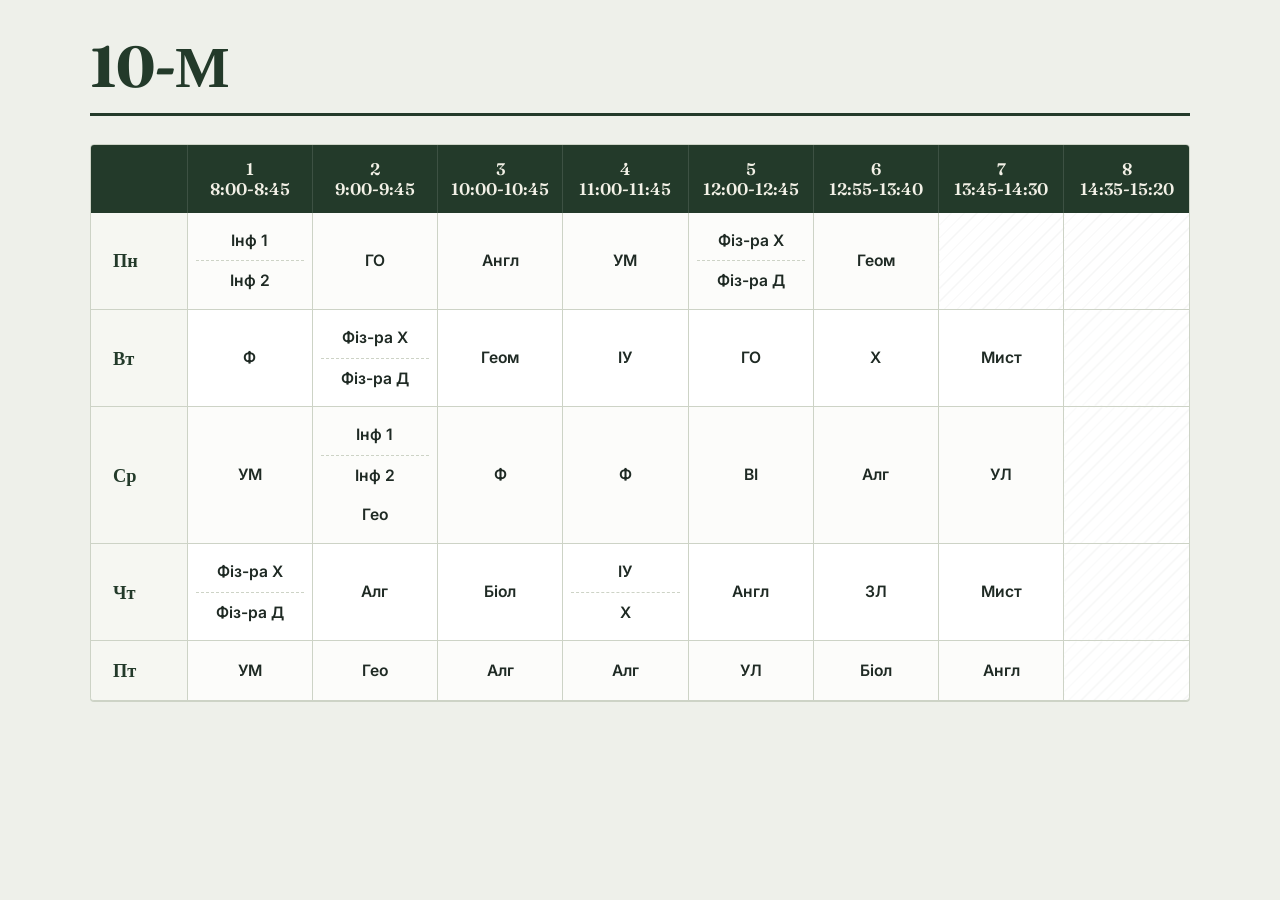
==== index.html @ 0d86a65e "changed friday" ====
<!DOCTYPE html>
<html lang="uk">
<head>
<meta charset="UTF-8">
<meta name="viewport" content="width=device-width, initial-scale=1.0">
<title>Розклад уроків 10-М</title>
<link rel="stylesheet" href="style.css">
</head>
<body>
  <div class="sheet">

    <div class="masthead">
      <div>
        <h1>10-М</h1>
      </div>
    </div>

    <div class="grid-wrap">
      <table>
        <thead>
          <tr>
            <th>&nbsp;</th>
            <th>1 <br>8:00-8:45</th>
            <th>2 <br>9:00-9:45</th>
            <th>3 <br>10:00-10:45</th>
            <th>4 <br>11:00-11:45</th>
            <th>5 <br>12:00-12:45</th>
            <th>6 <br>12:55-13:40</th>
            <th>7 <br>13:45-14:30</th>
            <th>8 <br>14:35-15:20</th>
          </tr>
        </thead>
        <tbody>

          <!-- Понеділок -->
          <tr>
            <th>Пн</th>
            <td>
              <div class="split">
                <a class="subj" href="https://meet.google.com/fwn-yjau-csa">Інф 1</a>
                <a class="subj" href="https://meet.google.com/gnd-hvtx-qck">Інф 2</a>
              </div>
            </td>
            <td><a class="subj" href="https://meet.google.com/xco-cfkq-kdv">ГО</a></td>
            <td><a class="subj" href="https://us05web.zoom.us/j/5838768437?pwd=R1ZSamUvNFVXRmYzWnhQOGFkWTFqQT09">Англ</a></td>
            <td><a class="subj" href="https://meet.google.com/ezc-agrb-niv">УМ</a></td>
            <td>
              <div class="split">
                <a class="subj" href="https://us05web.zoom.us/j/5607713299?pwd=C4iJ4W8294DxJek1ghDnUtrRfaHdiN.1&omn=83335136950">Фіз-ра Х</a>
                <a class="subj" href="https://us05web.zoom.us/j/5036742602?pwd=lRhwn5aDlIE41eCCmBxa6Y3utD2k8n.1">Фіз-ра Д</a>
              </div>
            </td>
            <td><a class="subj" href="https://meet.google.com/wxe-gctm-pzf">Геом</a></td>
            <td class="empty"></td>
            <td class="empty"></td>
          </tr>

          <!-- Вівторок -->
          <tr>
            <th>Вт</th>
            <td><a class="subj" href="https://meet.google.com/ggc-vmxz-qkn">Ф</a></td>
            <td>
              <div class="split">
                <a class="subj" href="https://us05web.zoom.us/j/5607713299?pwd=C4iJ4W8294DxJek1ghDnUtrRfaHdiN.1&omn=83335136950">Фіз-ра Х</a>
                <a class="subj" href="https://us05web.zoom.us/j/5036742602?pwd=lRhwn5aDlIE41eCCmBxa6Y3utD2k8n.1">Фіз-ра Д</a>
              </div>
            </td>
            <td><a class="subj" href="https://meet.google.com/wxe-gctm-pzf">Геом</a></td>
            <td><a class="subj" href="https://meet.google.com/fyf-hhdj-qyk">ІУ</a></td>
            <td><a class="subj" href="https://meet.google.com/xco-cfkq-kdv">ГО</a></td>
            <td><a class="subj" href="https://meet.google.com/tqv-nnps-iro">Х</a></td>
            <td><a class="subj" href="https://meet.google.com/gqq-jjgi-abj">Мист</a></td>
            <td class="empty"></td>
          </tr>

          <!-- Середа -->
          <tr>
            <th>Ср</th>
            <td><a class="subj" href="https://meet.google.com/ezc-agrb-niv">УМ</a></td>
            <td>
              <div class="split">
                <a class="subj" href="https://meet.google.com/fwn-yjau-csa">Інф 1</a>
                <a class="subj" href="https://meet.google.com/gnd-hvtx-qck?authuser=0">Інф 2</a>
                <a class="subj" href="https://meet.google.com/ary-crwu-fha">Гео</a>
              </div>
            </td>
            <td><a class="subj" href="https://meet.google.com/ggc-vmxz-qkn">Ф</a></td>
            <td><a class="subj" href="https://meet.google.com/ggc-vmxz-qkn">Ф</a></td>
            <td><a class="subj" href="https://meet.google.com/fyf-hhdj-qyk">ВІ</a></td>
            <td><a class="subj" href="https://meet.google.com/kux-idqy-nho">Алг</a></td>
            <td><a class="subj" href="https://meet.google.com/rfg-exsg-uia">УЛ</a></td>
            <td class="empty"></td>
          </tr>

          <!-- Четвер -->
          <tr>
            <th>Чт</th>
            <td>
              <div class="split">
                <a class="subj" href="https://us05web.zoom.us/j/5607713299?pwd=C4iJ4W8294DxJek1ghDnUtrRfaHdiN.1&omn=83335136950">Фіз-ра Х</a>
                <a class="subj" href="https://us05web.zoom.us/j/5036742602?pwd=lRhwn5aDlIE41eCCmBxa6Y3utD2k8n.1">Фіз-ра Д</a>
              </div>
            </td>
            <td><a class="subj" href="https://meet.google.com/kux-idqy-nho">Алг</a></td>
            <td><a class="subj" href="https://meet.google.com/ssn-trme-gsh">Біол</a></td>
            <td>
              <div class="split">
                <a class="subj" href="https://meet.google.com/fyf-hhdj-qyk">ІУ</a>
                <a class="subj" href="https://meet.google.com/tqv-nnps-iro">Х</a>
              </div>
            </td>
            <td><a class="subj" href="https://us05web.zoom.us/j/5838768437?pwd=R1ZSamUvNFVXRmYzWnhQOGFkWTFqQT09">Англ</a></td>
            <td><a class="subj" href="https://meet.google.com/uhn-yuqa-hqf">ЗЛ</a></td>
            <td><a class="subj" href="https://meet.google.com/gqq-jjgi-abj">Мист</a></td>
            <td class="empty"></td>
          </tr>

          <!-- П'ятниця -->
          <tr>
            <th>Пт</th>
            <td><a class="subj" href="https://meet.google.com/ezc-agrb-niv">УМ</a></td>
            <td><a class="subj" href="https://meet.google.com/ary-crwu-fha">Гео</a></td>
            <td><a class="subj" href="https://meet.google.com/kux-idqy-nho">Алг</a></td>
            <td><a class="subj" href="https://meet.google.com/kux-idqy-nho">Алг</a></td>
            <td><a class="subj" href="https://meet.google.com/rfg-exsg-uia">УЛ</a></td>
            <td><a class="subj" href="https://meet.google.com/ssn-trme-gsh">Біол</a></td>
            <td><a class="subj" href="https://us05web.zoom.us/j/5838768437?pwd=R1ZSamUvNFVXRmYzWnhQOGFkWTFqQT09">Англ</a></td>
            <td class="empty"></td>
          </tr>

        </tbody>
      </table>
    </div>
  </div>
</body>
</html>
---- style.css ----
@import url('https://fonts.googleapis.com/css2?family=Fraunces:opsz,wght@9..144,500;9..144,600;9..144,700&family=Inter:wght@400;500;600;700&display=swap');

  :root{
    --paper:      #eef0ea;
    --ink:        #1f2a24;
    --ink-soft:   #5a675e;
    --line:       #cdd3c6;
    --forest:     #35543f;
    --forest-deep:#233a2a;
    --mustard:    #c98a2c;
    --card:       #ffffff;
  }

  *{ box-sizing:border-box; }

  html,body{
    margin:0;
    padding:0;
    background:var(--paper);
    color:var(--ink);
    font-family:'Inter', sans-serif;
  }

  body{
    padding: 40px 20px 70px;
  }

  .sheet{
    max-width: 1100px;
    margin: 0 auto;
  }

  .masthead{
    display:flex;
    align-items:flex-end;
    justify-content:space-between;
    gap: 24px;
    border-bottom: 3px solid var(--forest-deep);
    padding-bottom: 18px;
    margin-bottom: 28px;
    flex-wrap: wrap;
  }

  .masthead h1{
    font-family:'Fraunces', serif;
    font-weight:700;
    font-size: clamp(2.4rem, 6vw, 3.6rem);
    margin:0;
    letter-spacing: -0.01em;
    color: var(--forest-deep);
    line-height: 0.95;
  }

  .masthead .tag{
    font-family:'Fraunces', serif;
    font-style: italic;
    font-weight: 500;
    color: var(--ink-soft);
    font-size: 1.05rem;
    margin-top: 6px;
  }

  .teacher{
    text-align:right;
    font-size: 0.92rem;
    color: var(--ink-soft);
    max-width: 320px;
  }

  .teacher .label{
    display:block;
    font-size: 0.72rem;
    text-transform: none;
    color: var(--ink-soft);
    margin-bottom: 2px;
  }

  .teacher .name{
    font-family:'Fraunces', serif;
    font-weight:600;
    color: var(--forest-deep);
    font-size: 1.02rem;
  }

  /* ---- Table ---- */

  .grid-wrap{
    background: var(--card);
    border-radius: 4px;
    box-shadow: 0 1px 0 var(--line);
    overflow: hidden;
    border: 1px solid var(--line);
  }

  table{
    width: 100%;
    border-collapse: collapse;
    table-layout: fixed;
  }

  thead th{
    background: var(--forest-deep);
    color: #f2f0e6;
    font-family:'Fraunces', serif;
    font-weight: 600;
    font-size: 1.05rem;
    padding: 14px 6px;
    text-align: center;
    border-right: 1px solid rgba(255,255,255,0.12);
  }

  thead th:first-child{
    text-align:left;
    padding-left: 22px;
    width: 96px;
  }

  thead th:last-child{ border-right:none; }

  tbody th{
    text-align:left;
    padding: 18px 8px 18px 22px;
    font-family:'Fraunces', serif;
    font-weight: 600;
    font-size: 1.15rem;
    color: var(--forest-deep);
    border-right: 1px solid var(--line);
    border-bottom: 1px solid var(--line);
    vertical-align: middle;
    background: #f6f7f2;
  }

  tbody tr:last-child th,
  tbody tr:last-child td{
    border-bottom: none;
  }

  td{
    border-right: 1px solid var(--line);
    border-bottom: 1px solid var(--line);
    padding: 8px;
    vertical-align: middle;
    text-align:center;
  }

  td:last-child{ border-right:none; }

  td.empty{
    background: repeating-linear-gradient(
      135deg,
      transparent,
      transparent 8px,
      rgba(90,103,94,0.06) 8px,
      rgba(90,103,94,0.06) 9px
    );
  }

  /* subject link "pill" */
  .subj{
    display:block;
    text-decoration:none;
    color: var(--ink);
    font-weight: 600;
    font-size: 0.98rem;
    padding: 10px 6px;
    border-radius: 3px;
    transition: background 0.15s ease, color 0.15s ease;
    line-height: 1.25;
  }

  .subj:hover{
    background: var(--forest);
    color: #fff;
  }

  .split{
    display:flex;
    flex-direction:column;
  }

  .splith {
    display: flex;
    flex-direction: row;
  }

  .split .subj{
    flex:1;
    border-radius: 0;
  }

  .split .subj:first-child{
    border-bottom: 1px dashed var(--line);
  }

  /* row accent stripes by weekday, subtle */
  tbody tr:nth-child(odd) td:not(.empty){
    background: #fcfcfa;
  }

  .accent-dot{
    display:inline-block;
    width:6px;
    height:6px;
    border-radius:50%;
    background: var(--mustard);
    margin-right:6px;
    vertical-align:middle;
  }

  footer{
    text-align:center;
    color: var(--ink-soft);
    font-size: 0.82rem;
    margin-top: 22px;
  }

  @media (max-width: 720px){
    thead th{ font-size:0.8rem; padding:10px 3px; }
    thead th:first-child{ padding-left:10px; width:56px; }
    tbody th{ padding:10px 4px 10px 10px; font-size:0.95rem; }
    .subj{ font-size:0.82rem; padding:6px 3px; }
    .masthead{ align-items:flex-start; }
    .teacher{ text-align:left; max-width:none; }
  }
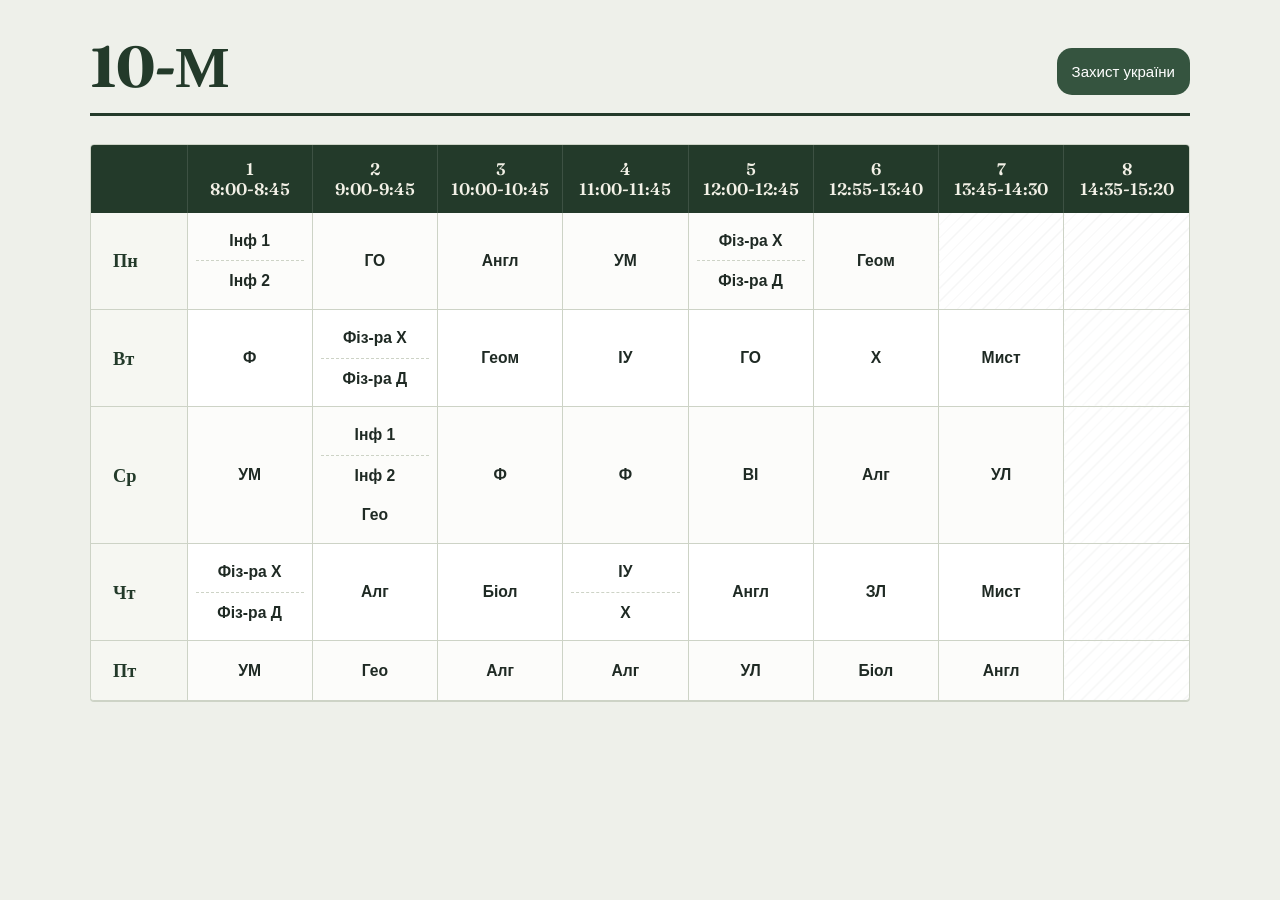
==== commit a33c2ef5: "added nahuy ne nada rosklad" ====
--- a/index.html
+++ b/index.html
@@ -12,6 +12,9 @@
     <div class="masthead">
       <div>
         <h1>10-М</h1>
+      </div>
+      <div class="btn">
+        <a href="zahist.html">Захист україни</a>
       </div>
     </div>
 
--- a/style.css
+++ b/style.css
@@ -18,7 +18,7 @@
     padding:0;
     background:var(--paper);
     color:var(--ink);
-    font-family:'Inter', sans-serif;
+    font-family:'Segoe UI', Tahoma, Geneva, Verdana, sans-serif;
   }
 
   body{
@@ -221,4 +221,43 @@
     .subj{ font-size:0.82rem; padding:6px 3px; }
     .masthead{ align-items:flex-start; }
     .teacher{ text-align:left; max-width:none; }
+  }
+
+  .btn {
+    background: #35543f;
+    padding: 15px;
+    font-size: 15px;
+    border-radius: 15px;
+    align-content: center;
+    height: fit-content;
+    cursor: pointer;
+    color: #fff;
+    transition: 0.3s;
+  }
+
+  .btn a{
+    color: #fff;
+    text-decoration: none;
+  }
+
+  .btn:hover {
+    transform: scale(1.03);
+  }
+
+  .lesson-card {
+    border-radius: 10px;
+    border: 2px solid #5a675e;
+    background-color: #f5f5f5;
+    padding: 10px 20px;
+    display: flex;
+    flex-direction: row;
+    align-items: center;
+    gap: 20px;
+    margin: 5px;
+  }
+
+  .lesson-card a {
+    font-size: 20px;
+    text-decoration: none;
+    color: #000;
   }
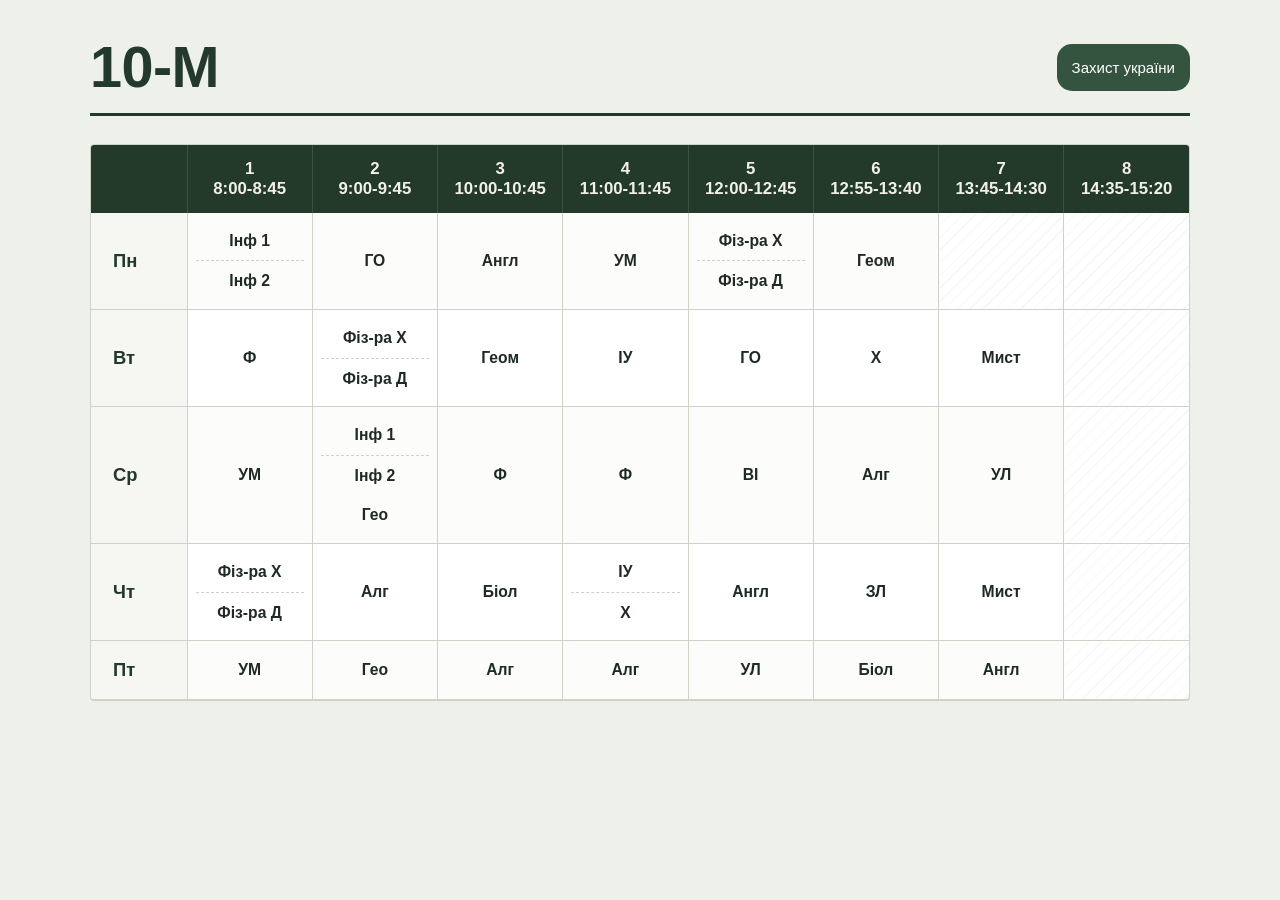
==== commit b6bc785b: "enchanced mobile ver" ====
--- a/index.html
+++ b/index.html
@@ -22,7 +22,7 @@
       <table>
         <thead>
           <tr>
-            <th>&nbsp;</th>
+            <th class="last">&nbsp;</th>
             <th>1 <br>8:00-8:45</th>
             <th>2 <br>9:00-9:45</th>
             <th>3 <br>10:00-10:45</th>
@@ -30,14 +30,14 @@
             <th>5 <br>12:00-12:45</th>
             <th>6 <br>12:55-13:40</th>
             <th>7 <br>13:45-14:30</th>
-            <th>8 <br>14:35-15:20</th>
+            <th class="last">8 <br>14:35-15:20</th>
           </tr>
         </thead>
         <tbody>
 
           <!-- Понеділок -->
           <tr>
-            <th>Пн</th>
+            <th class="dayofweek">Пн</th>
             <td>
               <div class="split">
                 <a class="subj" href="https://meet.google.com/fwn-yjau-csa">Інф 1</a>
@@ -60,7 +60,7 @@
 
           <!-- Вівторок -->
           <tr>
-            <th>Вт</th>
+            <th class="dayofweek">Вт</th>
             <td><a class="subj" href="https://meet.google.com/ggc-vmxz-qkn">Ф</a></td>
             <td>
               <div class="split">
@@ -78,7 +78,7 @@
 
           <!-- Середа -->
           <tr>
-            <th>Ср</th>
+            <th class="dayofweek">Ср</th>
             <td><a class="subj" href="https://meet.google.com/ezc-agrb-niv">УМ</a></td>
             <td>
               <div class="split">
@@ -97,7 +97,7 @@
 
           <!-- Четвер -->
           <tr>
-            <th>Чт</th>
+            <th class="dayofweek">Чт</th>
             <td>
               <div class="split">
                 <a class="subj" href="https://us05web.zoom.us/j/5607713299?pwd=C4iJ4W8294DxJek1ghDnUtrRfaHdiN.1&omn=83335136950">Фіз-ра Х</a>
@@ -120,7 +120,7 @@
 
           <!-- П'ятниця -->
           <tr>
-            <th>Пт</th>
+            <th class="dayofweek">Пт</th>
             <td><a class="subj" href="https://meet.google.com/ezc-agrb-niv">УМ</a></td>
             <td><a class="subj" href="https://meet.google.com/ary-crwu-fha">Гео</a></td>
             <td><a class="subj" href="https://meet.google.com/kux-idqy-nho">Алг</a></td>
--- a/style.css
+++ b/style.css
@@ -32,17 +32,19 @@
 
   .masthead{
     display:flex;
-    align-items:flex-end;
+    /* align-items:flex-end; */
     justify-content:space-between;
     gap: 24px;
     border-bottom: 3px solid var(--forest-deep);
     padding-bottom: 18px;
     margin-bottom: 28px;
     flex-wrap: wrap;
+    flex-direction: row;
+    align-items: center;
   }
 
   .masthead h1{
-    font-family:'Fraunces', serif;
+    font-family: 'Segoe UI', Tahoma, Geneva, Verdana, sans-serif;
     font-weight:700;
     font-size: clamp(2.4rem, 6vw, 3.6rem);
     margin:0;
@@ -52,7 +54,7 @@
   }
 
   .masthead .tag{
-    font-family:'Fraunces', serif;
+    font-family: 'Segoe UI', Tahoma, Geneva, Verdana, sans-serif;
     font-style: italic;
     font-weight: 500;
     color: var(--ink-soft);
@@ -76,7 +78,7 @@
   }
 
   .teacher .name{
-    font-family:'Fraunces', serif;
+    font-family: 'Segoe UI', Tahoma, Geneva, Verdana, sans-serif;
     font-weight:600;
     color: var(--forest-deep);
     font-size: 1.02rem;
@@ -101,7 +103,7 @@
   thead th{
     background: var(--forest-deep);
     color: #f2f0e6;
-    font-family:'Fraunces', serif;
+    font-family: 'Segoe UI', Tahoma, Geneva, Verdana, sans-serif;
     font-weight: 600;
     font-size: 1.05rem;
     padding: 14px 6px;
@@ -120,7 +122,7 @@
   tbody th{
     text-align:left;
     padding: 18px 8px 18px 22px;
-    font-family:'Fraunces', serif;
+    font-family: 'Segoe UI', Tahoma, Geneva, Verdana, sans-serif;
     font-weight: 600;
     font-size: 1.15rem;
     color: var(--forest-deep);
@@ -221,6 +223,15 @@
     .subj{ font-size:0.82rem; padding:6px 3px; }
     .masthead{ align-items:flex-start; }
     .teacher{ text-align:left; max-width:none; }
+    .dayofweek {
+      display: none;
+    }
+    .empty {
+      display: none;
+    }
+    .last {
+      display: none;
+    }
   }
 
   .btn {
@@ -260,4 +271,4 @@
     font-size: 20px;
     text-decoration: none;
     color: #000;
-  }+  }
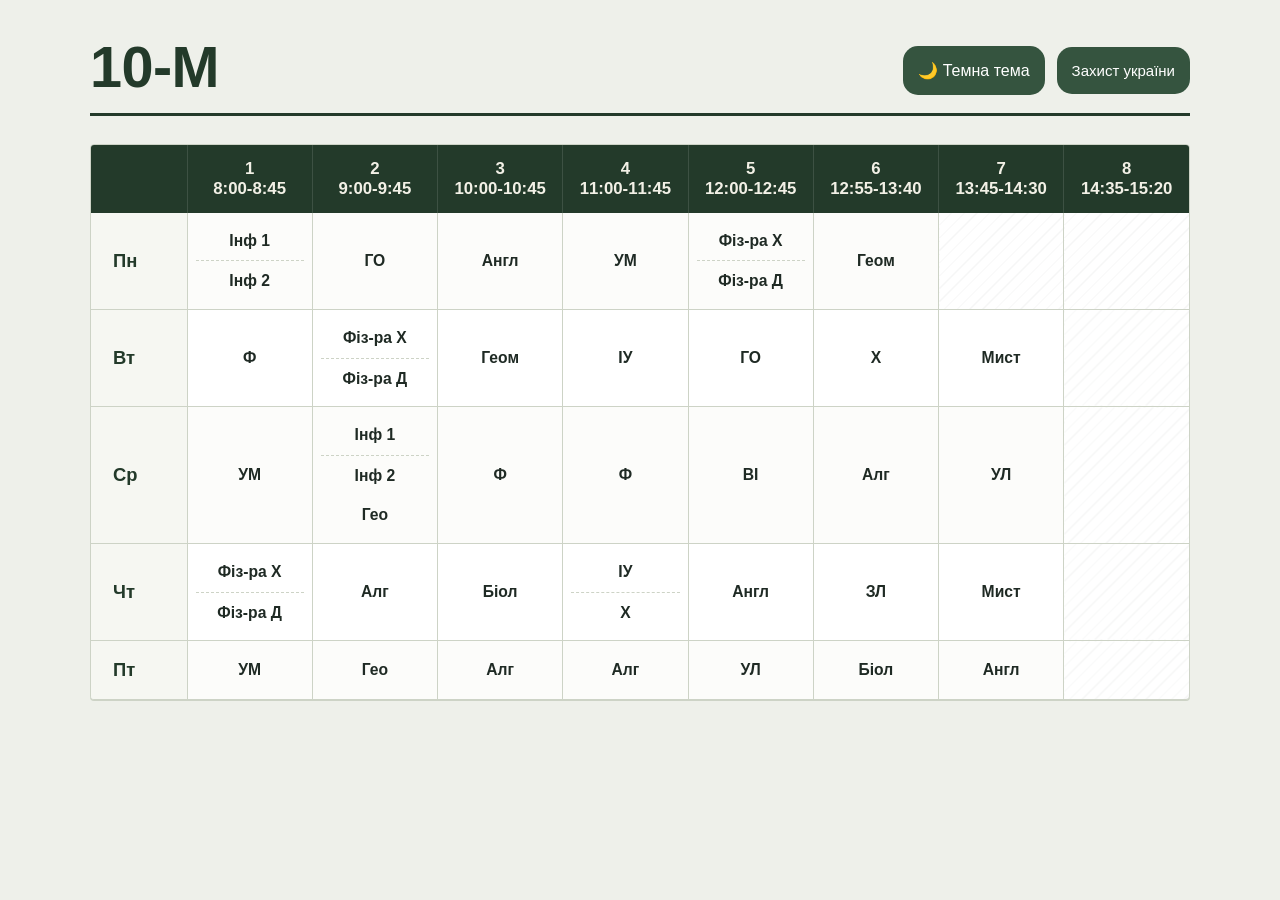
==== commit 6954b0e3: "added dark theme" ====
--- a/index.html
+++ b/index.html
@@ -13,8 +13,11 @@
       <div>
         <h1>10-М</h1>
       </div>
-      <div class="btn">
-        <a href="zahist.html">Захист україни</a>
+      <div style="display:flex; gap:12px; align-items:center;">
+        <button id="theme-toggle" class="btn" type="button" style="border:none; font:inherit;">🌙 Темна тема</button>
+        <div class="btn">
+          <a href="zahist.html">Захист україни</a>
+        </div>
       </div>
     </div>
 
@@ -135,5 +138,33 @@
       </table>
     </div>
   </div>
+
+  <script>
+    (function () {
+      const root = document.documentElement;
+      const btn = document.getElementById('theme-toggle');
+
+      function apply(theme) {
+        if (theme === 'dark') {
+          root.setAttribute('data-theme', 'dark');
+          btn.textContent = '☀️ Світла тема';
+        } else {
+          root.removeAttribute('data-theme');
+          btn.textContent = '🌙 Темна тема';
+        }
+      }
+
+      const saved = localStorage.getItem('theme') ||
+        (window.matchMedia && window.matchMedia('(prefers-color-scheme: dark)').matches ? 'dark' : 'light');
+      apply(saved);
+
+      btn.addEventListener('click', function () {
+        const current = root.getAttribute('data-theme') === 'dark' ? 'dark' : 'light';
+        const next = current === 'dark' ? 'light' : 'dark';
+        localStorage.setItem('theme', next);
+        apply(next);
+      });
+    })();
+  </script>
 </body>
 </html>
--- a/style.css
+++ b/style.css
@@ -32,15 +32,13 @@
 
   .masthead{
     display:flex;
-    /* align-items:flex-end; */
+    align-items:flex-end;
     justify-content:space-between;
     gap: 24px;
     border-bottom: 3px solid var(--forest-deep);
     padding-bottom: 18px;
     margin-bottom: 28px;
     flex-wrap: wrap;
-    flex-direction: row;
-    align-items: center;
   }
 
   .masthead h1{
@@ -223,13 +221,14 @@
     .subj{ font-size:0.82rem; padding:6px 3px; }
     .masthead{ align-items:flex-start; }
     .teacher{ text-align:left; max-width:none; }
+    .last {
+      display: none;
+    }
     .dayofweek {
       display: none;
     }
+
     .empty {
-      display: none;
-    }
-    .last {
       display: none;
     }
   }
@@ -272,3 +271,58 @@
     text-decoration: none;
     color: #000;
   }
+
+  /* ---- Dark theme ---- */
+  html[data-theme="dark"]{
+    --paper:      #171b18;
+    --ink:        #e7ebe4;
+    --ink-soft:   #a3ada0;
+    --line:       #3a4339;
+    --forest:     #4a7359;
+    --forest-deep:#0f1a13;
+    --mustard:    #d99b3e;
+    --card:       #1e241f;
+  }
+
+  html[data-theme="dark"] thead th{
+    color: #eef0ea;
+  }
+
+  html[data-theme="dark"] tbody th{
+    background: #202620;
+    color: var(--ink);
+  }
+
+  html[data-theme="dark"] tbody tr:nth-child(odd) td:not(.empty){
+    background: #1a201b;
+  }
+
+  html[data-theme="dark"] td.empty{
+    background: repeating-linear-gradient(
+      135deg,
+      transparent,
+      transparent 8px,
+      rgba(255,255,255,0.04) 8px,
+      rgba(255,255,255,0.04) 9px
+    );
+  }
+
+  html[data-theme="dark"] .subj{
+    color: var(--ink);
+  }
+
+  html[data-theme="dark"] .lesson-card{
+    background-color: #202620;
+    border-color: var(--line);
+  }
+
+  html[data-theme="dark"] .lesson-card a{
+    color: var(--ink);
+  }
+
+  html[data-theme="dark"] .masthead h1 {
+    color: #fff;
+  }
+  html[data-theme="dark"] hr {
+    color: #fff;
+  }
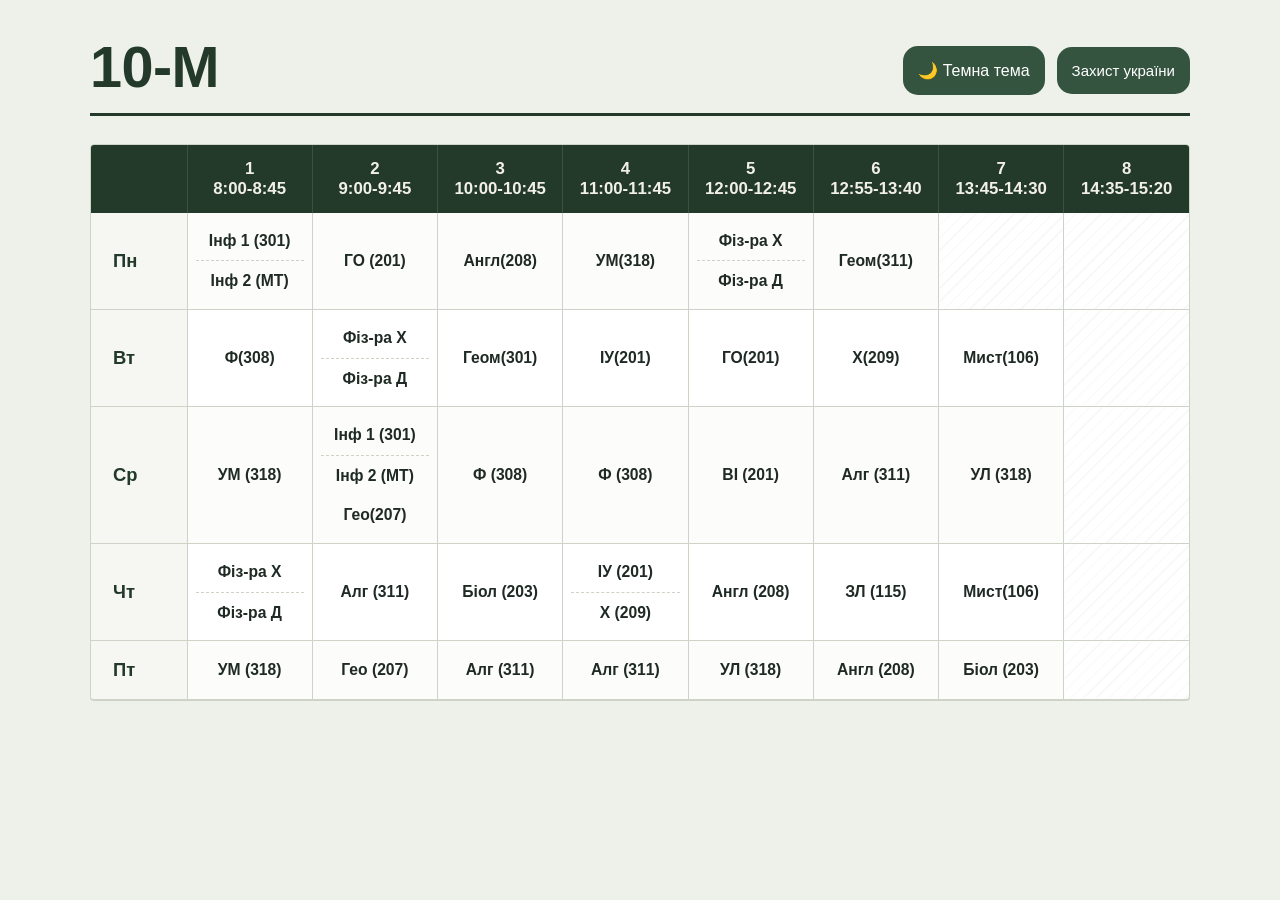
==== commit 24c34139: "added cabinets" ====
--- a/index.html
+++ b/index.html
@@ -43,20 +43,20 @@
             <th class="dayofweek">Пн</th>
             <td>
               <div class="split">
-                <a class="subj" href="https://meet.google.com/fwn-yjau-csa">Інф 1</a>
-                <a class="subj" href="https://meet.google.com/gnd-hvtx-qck">Інф 2</a>
+                <a class="subj" href="https://meet.google.com/fwn-yjau-csa">Інф 1 (301)</a>
+                <a class="subj" href="https://meet.google.com/gnd-hvtx-qck">Інф 2 (МТ)</a>
               </div>
             </td>
-            <td><a class="subj" href="https://meet.google.com/xco-cfkq-kdv">ГО</a></td>
-            <td><a class="subj" href="https://us05web.zoom.us/j/5838768437?pwd=R1ZSamUvNFVXRmYzWnhQOGFkWTFqQT09">Англ</a></td>
-            <td><a class="subj" href="https://meet.google.com/ezc-agrb-niv">УМ</a></td>
+            <td><a class="subj" href="https://meet.google.com/xco-cfkq-kdv">ГО (201)</a></td>
+            <td><a class="subj" href="https://us05web.zoom.us/j/5838768437?pwd=R1ZSamUvNFVXRmYzWnhQOGFkWTFqQT09">Англ(208)</a></td>
+            <td><a class="subj" href="https://meet.google.com/ezc-agrb-niv">УМ(318)</a></td>
             <td>
               <div class="split">
                 <a class="subj" href="https://us05web.zoom.us/j/5607713299?pwd=C4iJ4W8294DxJek1ghDnUtrRfaHdiN.1&omn=83335136950">Фіз-ра Х</a>
                 <a class="subj" href="https://us05web.zoom.us/j/5036742602?pwd=lRhwn5aDlIE41eCCmBxa6Y3utD2k8n.1">Фіз-ра Д</a>
               </div>
             </td>
-            <td><a class="subj" href="https://meet.google.com/wxe-gctm-pzf">Геом</a></td>
+            <td><a class="subj" href="https://meet.google.com/wxe-gctm-pzf">Геом(311)</a></td>
             <td class="empty"></td>
             <td class="empty"></td>
           </tr>
@@ -64,37 +64,37 @@
           <!-- Вівторок -->
           <tr>
             <th class="dayofweek">Вт</th>
-            <td><a class="subj" href="https://meet.google.com/ggc-vmxz-qkn">Ф</a></td>
+            <td><a class="subj" href="https://meet.google.com/ggc-vmxz-qkn">Ф(308)</a></td>
             <td>
               <div class="split">
                 <a class="subj" href="https://us05web.zoom.us/j/5607713299?pwd=C4iJ4W8294DxJek1ghDnUtrRfaHdiN.1&omn=83335136950">Фіз-ра Х</a>
                 <a class="subj" href="https://us05web.zoom.us/j/5036742602?pwd=lRhwn5aDlIE41eCCmBxa6Y3utD2k8n.1">Фіз-ра Д</a>
               </div>
             </td>
-            <td><a class="subj" href="https://meet.google.com/wxe-gctm-pzf">Геом</a></td>
-            <td><a class="subj" href="https://meet.google.com/fyf-hhdj-qyk">ІУ</a></td>
-            <td><a class="subj" href="https://meet.google.com/xco-cfkq-kdv">ГО</a></td>
-            <td><a class="subj" href="https://meet.google.com/tqv-nnps-iro">Х</a></td>
-            <td><a class="subj" href="https://meet.google.com/gqq-jjgi-abj">Мист</a></td>
+            <td><a class="subj" href="https://meet.google.com/wxe-gctm-pzf">Геом(301)</a></td>
+            <td><a class="subj" href="https://meet.google.com/fyf-hhdj-qyk">ІУ(201)</a></td>
+            <td><a class="subj" href="https://meet.google.com/xco-cfkq-kdv">ГО(201)</a></td>
+            <td><a class="subj" href="https://meet.google.com/tqv-nnps-iro">Х(209)</a></td>
+            <td><a class="subj" href="https://meet.google.com/gqq-jjgi-abj">Мист(106)</a></td>
             <td class="empty"></td>
           </tr>
 
           <!-- Середа -->
           <tr>
             <th class="dayofweek">Ср</th>
-            <td><a class="subj" href="https://meet.google.com/ezc-agrb-niv">УМ</a></td>
+            <td><a class="subj" href="https://meet.google.com/ezc-agrb-niv">УМ (318)</a></td>
             <td>
               <div class="split">
-                <a class="subj" href="https://meet.google.com/fwn-yjau-csa">Інф 1</a>
-                <a class="subj" href="https://meet.google.com/gnd-hvtx-qck?authuser=0">Інф 2</a>
-                <a class="subj" href="https://meet.google.com/ary-crwu-fha">Гео</a>
+                <a class="subj" href="https://meet.google.com/fwn-yjau-csa">Інф 1 (301)</a>
+                <a class="subj" href="https://meet.google.com/gnd-hvtx-qck?authuser=0">Інф 2 (МТ)</a>
+                <a class="subj" href="https://meet.google.com/ary-crwu-fha">Гео(207)</a>
               </div>
             </td>
-            <td><a class="subj" href="https://meet.google.com/ggc-vmxz-qkn">Ф</a></td>
-            <td><a class="subj" href="https://meet.google.com/ggc-vmxz-qkn">Ф</a></td>
-            <td><a class="subj" href="https://meet.google.com/fyf-hhdj-qyk">ВІ</a></td>
-            <td><a class="subj" href="https://meet.google.com/kux-idqy-nho">Алг</a></td>
-            <td><a class="subj" href="https://meet.google.com/rfg-exsg-uia">УЛ</a></td>
+            <td><a class="subj" href="https://meet.google.com/ggc-vmxz-qkn">Ф (308)</a></td>
+            <td><a class="subj" href="https://meet.google.com/ggc-vmxz-qkn">Ф (308)</a></td>
+            <td><a class="subj" href="https://meet.google.com/fyf-hhdj-qyk">ВІ (201)</a></td>
+            <td><a class="subj" href="https://meet.google.com/kux-idqy-nho">Алг (311)</a></td>
+            <td><a class="subj" href="https://meet.google.com/rfg-exsg-uia">УЛ (318)</a></td>
             <td class="empty"></td>
           </tr>
 
@@ -107,30 +107,30 @@
                 <a class="subj" href="https://us05web.zoom.us/j/5036742602?pwd=lRhwn5aDlIE41eCCmBxa6Y3utD2k8n.1">Фіз-ра Д</a>
               </div>
             </td>
-            <td><a class="subj" href="https://meet.google.com/kux-idqy-nho">Алг</a></td>
-            <td><a class="subj" href="https://meet.google.com/ssn-trme-gsh">Біол</a></td>
+            <td><a class="subj" href="https://meet.google.com/kux-idqy-nho">Алг (311)</a></td>
+            <td><a class="subj" href="https://meet.google.com/ssn-trme-gsh">Біол (203)</a></td>
             <td>
               <div class="split">
-                <a class="subj" href="https://meet.google.com/fyf-hhdj-qyk">ІУ</a>
-                <a class="subj" href="https://meet.google.com/tqv-nnps-iro">Х</a>
+                <a class="subj" href="https://meet.google.com/fyf-hhdj-qyk">ІУ (201)</a>
+                <a class="subj" href="https://meet.google.com/tqv-nnps-iro">Х (209)</a>
               </div>
             </td>
-            <td><a class="subj" href="https://us05web.zoom.us/j/5838768437?pwd=R1ZSamUvNFVXRmYzWnhQOGFkWTFqQT09">Англ</a></td>
-            <td><a class="subj" href="https://meet.google.com/uhn-yuqa-hqf">ЗЛ</a></td>
-            <td><a class="subj" href="https://meet.google.com/gqq-jjgi-abj">Мист</a></td>
+            <td><a class="subj" href="https://us05web.zoom.us/j/5838768437?pwd=R1ZSamUvNFVXRmYzWnhQOGFkWTFqQT09">Англ (208)</a></td>
+            <td><a class="subj" href="https://meet.google.com/uhn-yuqa-hqf">ЗЛ (115)</a></td>
+            <td><a class="subj" href="https://meet.google.com/gqq-jjgi-abj">Мист(106)</a></td>
             <td class="empty"></td>
           </tr>
 
           <!-- П'ятниця -->
           <tr>
             <th class="dayofweek">Пт</th>
-            <td><a class="subj" href="https://meet.google.com/ezc-agrb-niv">УМ</a></td>
-            <td><a class="subj" href="https://meet.google.com/ary-crwu-fha">Гео</a></td>
-            <td><a class="subj" href="https://meet.google.com/kux-idqy-nho">Алг</a></td>
-            <td><a class="subj" href="https://meet.google.com/kux-idqy-nho">Алг</a></td>
-            <td><a class="subj" href="https://meet.google.com/rfg-exsg-uia">УЛ</a></td>
-            <td><a class="subj" href="https://meet.google.com/ssn-trme-gsh">Біол</a></td>
-            <td><a class="subj" href="https://us05web.zoom.us/j/5838768437?pwd=R1ZSamUvNFVXRmYzWnhQOGFkWTFqQT09">Англ</a></td>
+            <td><a class="subj" href="https://meet.google.com/ezc-agrb-niv">УМ (318)</a></td>
+            <td><a class="subj" href="https://meet.google.com/ary-crwu-fha">Гео (207)</a></td>
+            <td><a class="subj" href="https://meet.google.com/kux-idqy-nho">Алг (311)</a></td>
+            <td><a class="subj" href="https://meet.google.com/kux-idqy-nho">Алг (311)</a></td>
+            <td><a class="subj" href="https://meet.google.com/rfg-exsg-uia">УЛ (318)</a></td>
+            <td><a class="subj" href="https://meet.google.com/ssn-trme-gsh">Англ (208)</a></td>
+            <td><a class="subj" href="https://us05web.zoom.us/j/5838768437?pwd=R1ZSamUvNFVXRmYzWnhQOGFkWTFqQT09">Біол (203)</a></td>
             <td class="empty"></td>
           </tr>
 
@@ -167,4 +167,4 @@
     })();
   </script>
 </body>
-</html>
+</html>
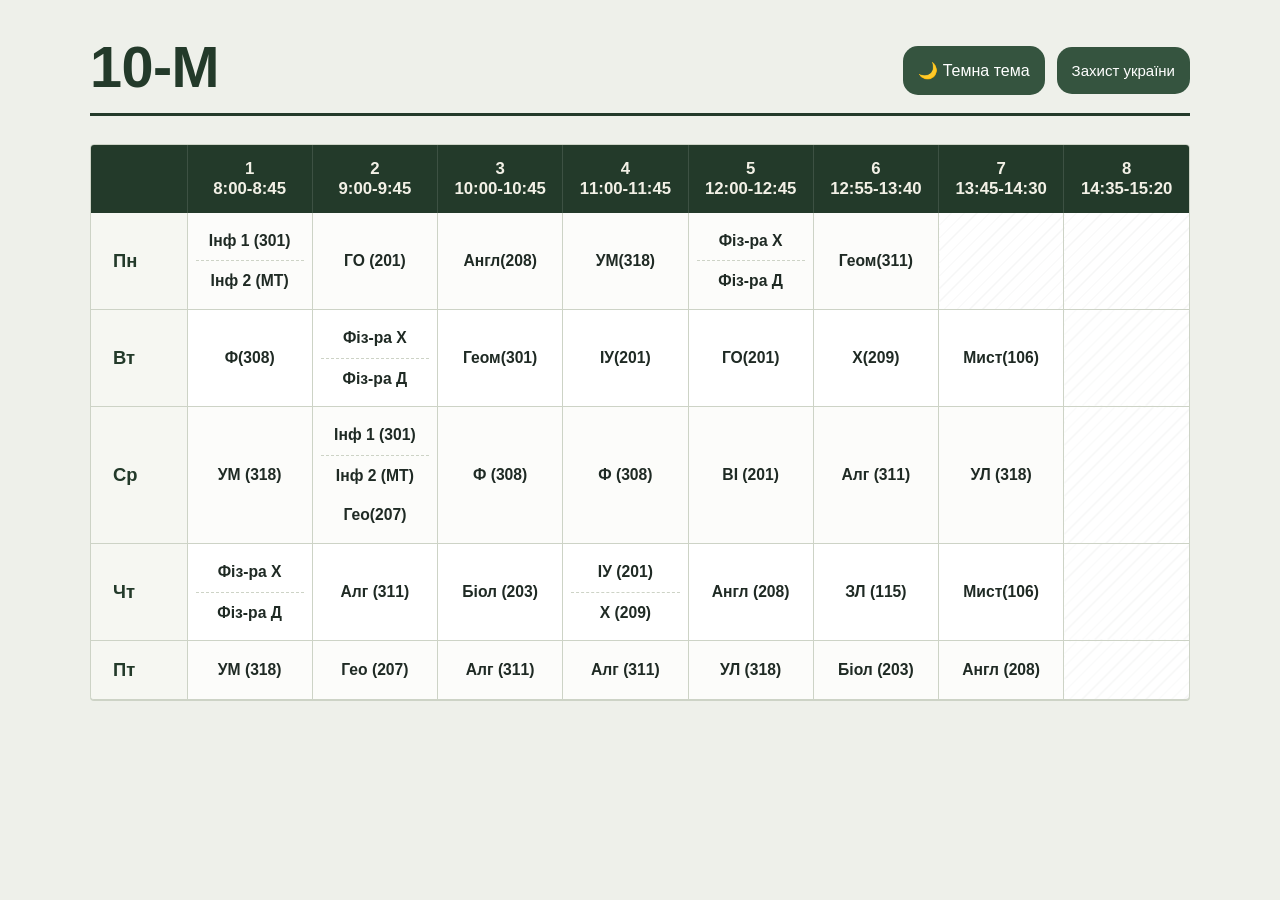
==== commit b76bd7fd: "kaka" ====
--- a/index.html
+++ b/index.html
@@ -129,8 +129,8 @@
             <td><a class="subj" href="https://meet.google.com/kux-idqy-nho">Алг (311)</a></td>
             <td><a class="subj" href="https://meet.google.com/kux-idqy-nho">Алг (311)</a></td>
             <td><a class="subj" href="https://meet.google.com/rfg-exsg-uia">УЛ (318)</a></td>
-            <td><a class="subj" href="https://meet.google.com/ssn-trme-gsh">Англ (208)</a></td>
-            <td><a class="subj" href="https://us05web.zoom.us/j/5838768437?pwd=R1ZSamUvNFVXRmYzWnhQOGFkWTFqQT09">Біол (203)</a></td>
+            <td><a class="subj" href="https://meet.google.com/ssn-trme-gsh">Біол (203)</a></td>
+            <td><a class="subj" href="https://us05web.zoom.us/j/5838768437?pwd=R1ZSamUvNFVXRmYzWnhQOGFkWTFqQT09">Англ (208)</a></td>
             <td class="empty"></td>
           </tr>
 
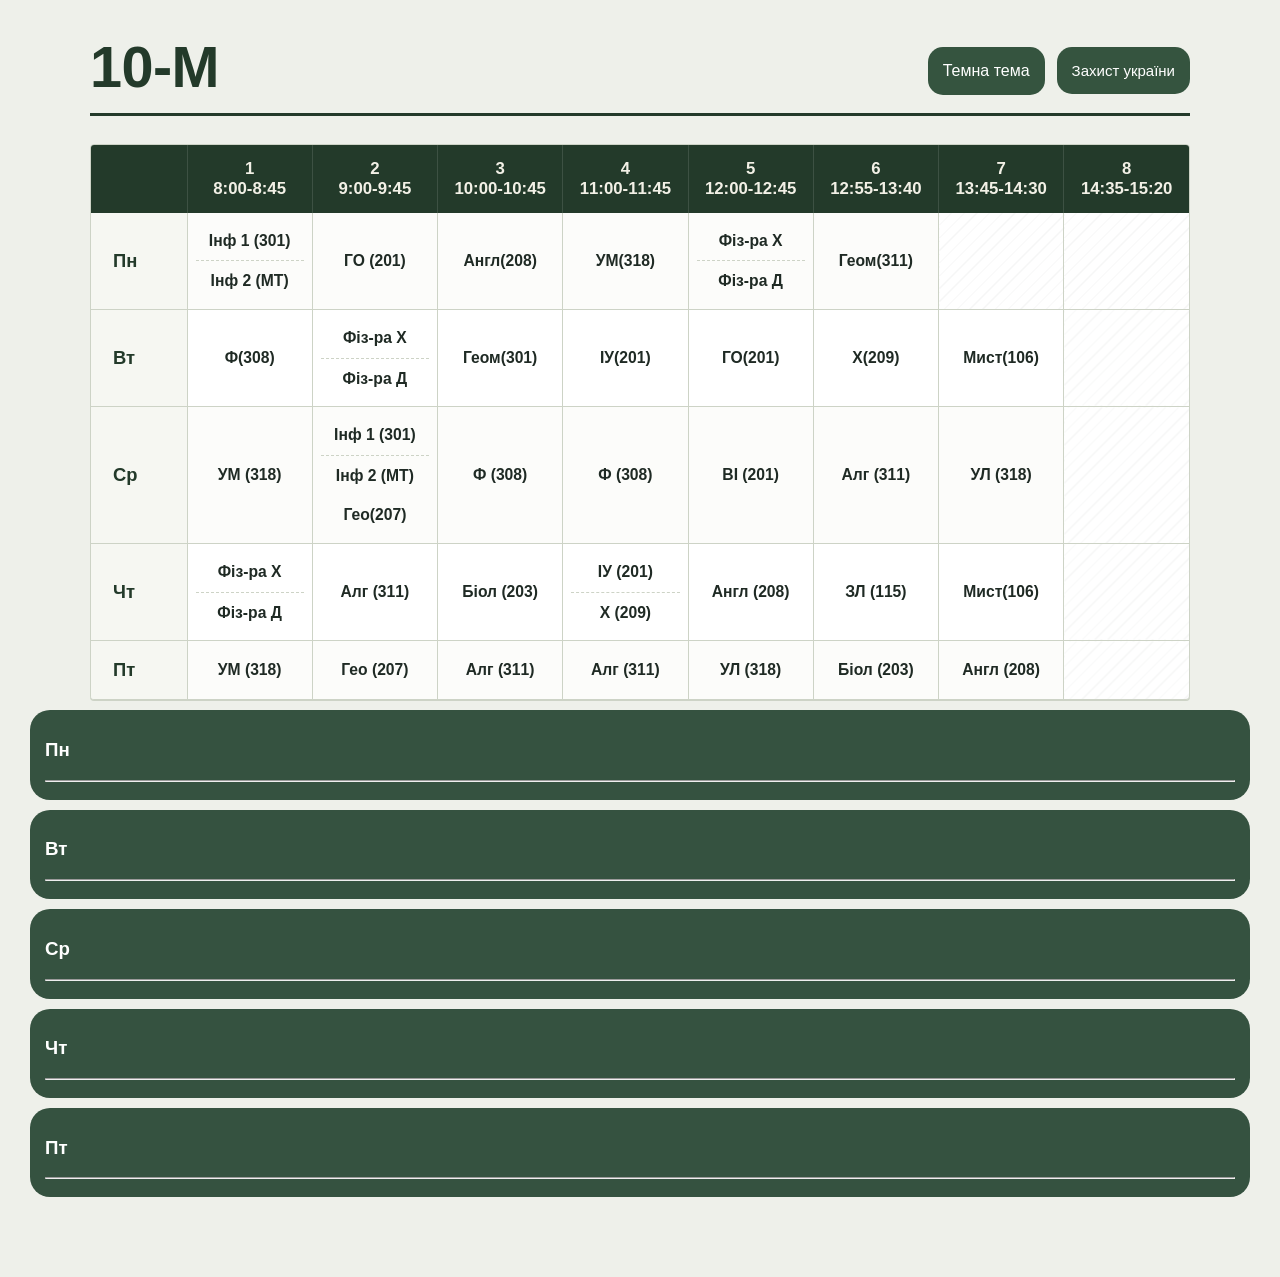
==== commit b1ce3bdb: "modified:   index.html 	modified:   style.css" ====
--- a/index.html
+++ b/index.html
@@ -20,7 +20,6 @@
         </div>
       </div>
     </div>
-
     <div class="grid-wrap">
       <table>
         <thead>
@@ -139,6 +138,117 @@
     </div>
   </div>
 
+    <!-- <th class="dayofweek">Пн</th>
+            <td>
+              <div class="split">
+                <a class="subj" href="https://meet.google.com/fwn-yjau-csa">Інф 1 (301)</a>
+                <a class="subj" href="https://meet.google.com/gnd-hvtx-qck">Інф 2 (МТ)</a>
+              </div>
+            </td>
+            <td><a class="subj" href="https://meet.google.com/xco-cfkq-kdv">ГО (201)</a></td>
+            <td><a class="subj" href="https://us05web.zoom.us/j/5838768437?pwd=R1ZSamUvNFVXRmYzWnhQOGFkWTFqQT09">Англ(208)</a></td>
+            <td><a class="subj" href="https://meet.google.com/ezc-agrb-niv">УМ(318)</a></td>
+            <td>
+              <div class="split">
+                <a class="subj" href="https://us05web.zoom.us/j/5607713299?pwd=C4iJ4W8294DxJek1ghDnUtrRfaHdiN.1&omn=83335136950">Фіз-ра Х</a>
+                <a class="subj" href="https://us05web.zoom.us/j/5036742602?pwd=lRhwn5aDlIE41eCCmBxa6Y3utD2k8n.1">Фіз-ра Д</a>
+              </div>
+            </td>
+            <td><a class="subj" href="https://meet.google.com/wxe-gctm-pzf">Геом(311)</a></td>
+            <td class="empty"></td>
+            <td class="empty"></td>
+          </tr> -->
+
+  <div class="mobile">
+    <div class="day">
+      <h3>Пн</h3>
+      <hr>
+      <ul>
+        <li>08:00 <h4>
+          <a class="subj" href="https://meet.google.com/fwn-yjau-csa">Інф 1 (301)</a>
+          <a class="subj" href="https://meet.google.com/gnd-hvtx-qck">Інф 2 (МТ)</a>
+        </h4></li>
+        <li>09:00 <h4><a class="subj" href="https://meet.google.com/xco-cfkq-kdv">ГО (201)</a></h4></li>
+        <li>10:00 <h4><a class="subj" href="https://us05web.zoom.us/j/5838768437?pwd=R1ZSamUvNFVXRmYzWnhQOGFkWTFqQT09">Англ(208)</a></h4></li>
+        <li>11:00 <h4><a class="subj" href="https://meet.google.com/ezc-agrb-niv">УМ(318)</a></h4></li>
+        <li>12:55 <h4>
+          <a class="subj" href="https://us05web.zoom.us/j/5607713299?pwd=C4iJ4W8294DxJek1ghDnUtrRfaHdiN.1&omn=83335136950">Фіз-ра Х</a>
+          <a class="subj" href="https://us05web.zoom.us/j/5036742602?pwd=lRhwn5aDlIE41eCCmBxa6Y3utD2k8n.1">Фіз-ра Д</a>
+        </h4></li>
+        <li>13:45<h4><a class="subj" href="https://meet.google.com/wxe-gctm-pzf">Геом(311)</a></h4></li>
+      </ul>
+    </div>
+
+    <div class="day">
+      <h3>Вт</h3>
+      <hr>
+      <ul>
+        <li>08:00 <h4><a class="subj" href="https://meet.google.com/ggc-vmxz-qkn">Ф(308)</a></h4></li>
+        <li>09:00 <h4>
+          <a class="subj" href="https://us05web.zoom.us/j/5607713299?pwd=C4iJ4W8294DxJek1ghDnUtrRfaHdiN.1&omn=83335136950">Фіз-ра Х</a>
+          <a class="subj" href="https://us05web.zoom.us/j/5036742602?pwd=lRhwn5aDlIE41eCCmBxa6Y3utD2k8n.1">Фіз-ра Д</a>
+        </h4></li>
+        <li>10:00 <h4><a class="subj" href="https://meet.google.com/wxe-gctm-pzf">Геом(301)</a></h4></li>
+        <li>11:00 <h4><a class="subj" href="https://meet.google.com/fyf-hhdj-qyk">ІУ(201)</a></h4></li>
+        <li>12:00 <h4><a class="subj" href="https://meet.google.com/xco-cfkq-kdv">ГО(201)</a></h4></li>
+        <li>12:55 <h4><a class="subj" href="https://meet.google.com/tqv-nnps-iro">Х(209)</a></h4></li>
+        <li>13:45 <h4><a class="subj" href="https://meet.google.com/gqq-jjgi-abj">Мист(106)</a></h4></li>
+      </ul>
+    </div>
+
+    <div class="day">
+      <h3>Ср</h3>
+      <hr>
+      <ul>
+        <li>08:00 <h4><a class="subj" href="https://meet.google.com/ezc-agrb-niv">УМ (318)</a></h4></li>
+        <li>09:00 <h4>
+          <a class="subj" href="https://meet.google.com/fwn-yjau-csa">Інф 1 (301)</a>
+          <a class="subj" href="https://meet.google.com/gnd-hvtx-qck?authuser=0">Інф 2 (МТ)</a>
+          <a class="subj" href="https://meet.google.com/ary-crwu-fha">Гео(207)</a>
+        </h4></li>
+        <li>10:00 <h4><a class="subj" href="https://meet.google.com/ggc-vmxz-qkn">Ф (308)</a></h4></li>
+        <li>11:00 <h4><a class="subj" href="https://meet.google.com/ggc-vmxz-qkn">Ф (308)</a></h4></li>
+        <li>12:00 <h4><a class="subj" href="https://meet.google.com/fyf-hhdj-qyk">ВІ (201)</a></h4></li>
+        <li>12:55 <h4><a class="subj" href="https://meet.google.com/kux-idqy-nho">Алг (311)</a></h4></li>
+        <li>13:45 <h4><a class="subj" href="https://meet.google.com/rfg-exsg-uia">УЛ (318)</a></h4></li>
+      </ul>
+    </div>
+
+    <div class="day">
+      <h3>Чт</h3>
+      <hr>
+      <ul>
+        <li>08:00 <h4>
+          <a class="subj" href="https://us05web.zoom.us/j/5607713299?pwd=C4iJ4W8294DxJek1ghDnUtrRfaHdiN.1&omn=83335136950">Фіз-ра Х</a>
+          <a class="subj" href="https://us05web.zoom.us/j/5036742602?pwd=lRhwn5aDlIE41eCCmBxa6Y3utD2k8n.1">Фіз-ра Д</a>
+        </h4></li>
+        <li>09:00 <h4><a class="subj" href="https://meet.google.com/kux-idqy-nho">Алг (311)</a></h4></li>
+        <li>10:00 <h4><a class="subj" href="https://meet.google.com/ssn-trme-gsh">Біол (203)</a></h4></li>
+        <li>11:00 <h4>
+          <a class="subj" href="https://meet.google.com/fyf-hhdj-qyk">ІУ (201)</a>
+          <a class="subj" href="https://meet.google.com/tqv-nnps-iro">Х (209)</a>
+        </h4></li>
+        <li>12:00 <h4><a class="subj" href="https://us05web.zoom.us/j/5838768437?pwd=R1ZSamUvNFVXRmYzWnhQOGFkWTFqQT09">Англ (208)</a></h4></li>
+        <li>12:55 <h4><a class="subj" href="https://meet.google.com/uhn-yuqa-hqf">ЗЛ (115)</a></h4></li>
+        <li>13:45 <h4><a class="subj" href="https://meet.google.com/gqq-jjgi-abj">Мист(106)</a></h4></li>
+      </ul>
+    </div>
+
+    <div class="day">
+      <h3>Пт</h3>
+      <hr>
+      <ul>
+        <li>08:00 <h4><a class="subj" href="https://meet.google.com/ezc-agrb-niv">УМ (318)</a></h4></li>
+        <li>09:00 <h4><a class="subj" href="https://meet.google.com/ary-crwu-fha">Гео (207)</a></h4></li>
+        <li>10:00 <h4><a class="subj" href="https://meet.google.com/kux-idqy-nho">Алг (311)</a></h4></li>
+        <li>11:00 <h4><a class="subj" href="https://meet.google.com/kux-idqy-nho">Алг (311)</a></h4></li>
+        <li>12:00 <h4><a class="subj" href="https://meet.google.com/rfg-exsg-uia">УЛ (318)</a></h4></li>
+        <li>12:55 <h4><a class="subj" href="https://meet.google.com/ssn-trme-gsh">Біол (203)</a></h4></li>
+        <li>13:45 <h4><a class="subj" href="https://us05web.zoom.us/j/5838768437?pwd=R1ZSamUvNFVXRmYzWnhQOGFkWTFqQT09">Англ (208)</a></h4></li>
+      </ul>
+    </div>
+  </div>
+
   <script>
     (function () {
       const root = document.documentElement;
@@ -147,10 +257,10 @@
       function apply(theme) {
         if (theme === 'dark') {
           root.setAttribute('data-theme', 'dark');
-          btn.textContent = '☀️ Світла тема';
+          btn.textContent = 'Світла тема';
         } else {
           root.removeAttribute('data-theme');
-          btn.textContent = '🌙 Темна тема';
+          btn.textContent = 'Темна тема';
         }
       }
 
@@ -164,6 +274,12 @@
         localStorage.setItem('theme', next);
         apply(next);
       });
+
+      document.querySelectorAll('.day h3').forEach(function (h3) {
+        h3.addEventListener('click', function () {
+          h3.parentElement.classList.toggle('open');
+        });
+      });
     })();
   </script>
 </body>
--- a/style.css
+++ b/style.css
@@ -231,6 +231,12 @@
     .empty {
       display: none;
     }
+    tbody {
+      display: none;
+    }
+    thead {
+      display: none;
+    }
   }
 
   .btn {
@@ -325,4 +331,24 @@
   }
   html[data-theme="dark"] hr {
     color: #fff;
-  }+  }
+.day {
+  background: #355240;
+  margin: 10px;
+  padding: 10px 15px;
+  border-radius: 20px;
+  color: #fff;
+}
+
+li .subj {
+  background: #233a2a;
+  border-radius: 10px;
+  margin: 2px;
+  width: 100px;
+  padding: 10px;
+  color: #fff;
+}
+
+.day ul { display: none; }
+.day.open ul { display: block; }
+.day h3 { cursor: pointer; }
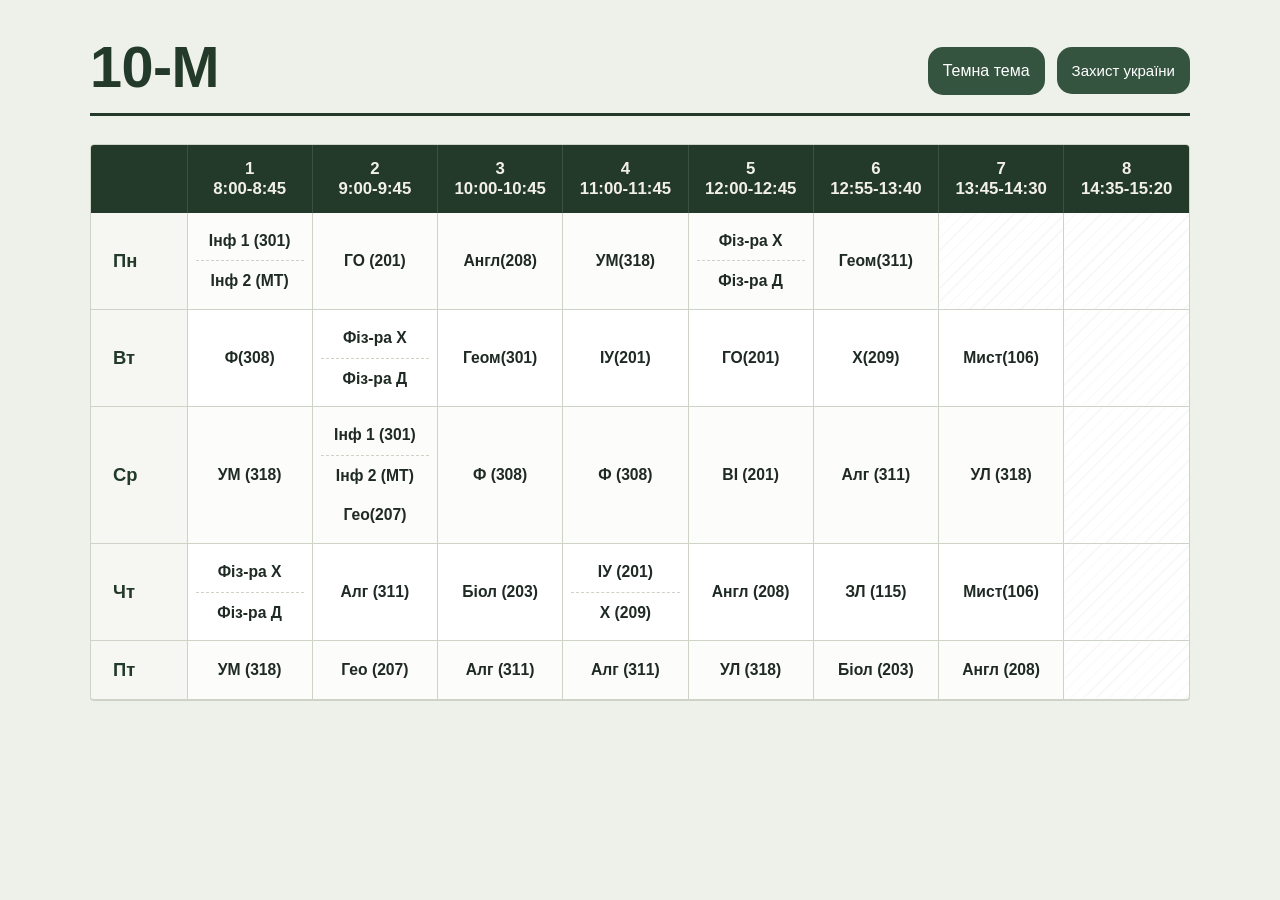
==== commit 10d1d74f: "fixed mobile ver" ====
--- a/index.html
+++ b/index.html
@@ -171,11 +171,11 @@
         <li>09:00 <h4><a class="subj" href="https://meet.google.com/xco-cfkq-kdv">ГО (201)</a></h4></li>
         <li>10:00 <h4><a class="subj" href="https://us05web.zoom.us/j/5838768437?pwd=R1ZSamUvNFVXRmYzWnhQOGFkWTFqQT09">Англ(208)</a></h4></li>
         <li>11:00 <h4><a class="subj" href="https://meet.google.com/ezc-agrb-niv">УМ(318)</a></h4></li>
-        <li>12:55 <h4>
+        <li>12:00 <h4>
           <a class="subj" href="https://us05web.zoom.us/j/5607713299?pwd=C4iJ4W8294DxJek1ghDnUtrRfaHdiN.1&omn=83335136950">Фіз-ра Х</a>
           <a class="subj" href="https://us05web.zoom.us/j/5036742602?pwd=lRhwn5aDlIE41eCCmBxa6Y3utD2k8n.1">Фіз-ра Д</a>
         </h4></li>
-        <li>13:45<h4><a class="subj" href="https://meet.google.com/wxe-gctm-pzf">Геом(311)</a></h4></li>
+        <li>12:55<h4><a class="subj" href="https://meet.google.com/wxe-gctm-pzf">Геом(311)</a></h4></li>
       </ul>
     </div>
 
--- a/style.css
+++ b/style.css
@@ -12,6 +12,10 @@
   }
 
   *{ box-sizing:border-box; }
+
+  .mobile {
+    display: none;
+  }
 
   html,body{
     margin:0;
@@ -237,7 +241,11 @@
     thead {
       display: none;
     }
-  }
+    .mobile {
+      display: block;
+    }
+  }
+  
 
   .btn {
     background: #35543f;
@@ -344,7 +352,7 @@
   background: #233a2a;
   border-radius: 10px;
   margin: 2px;
-  width: 100px;
+  width: 200px;
   padding: 10px;
   color: #fff;
 }
